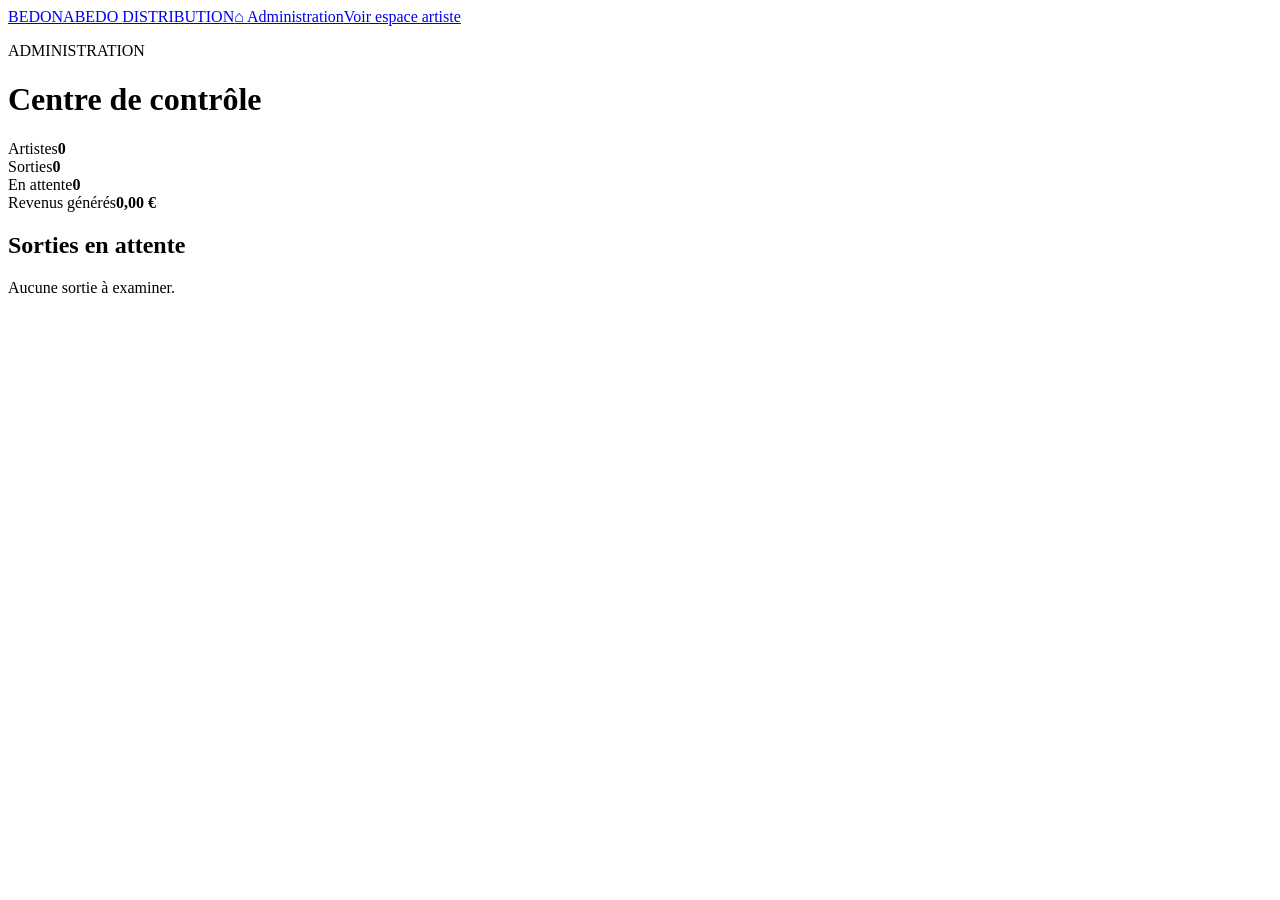
==== admin.html @ 7998fe40 "Add files via upload" ====
<!doctype html><html lang="fr"><head><meta charset="utf-8"><meta name="viewport" content="width=device-width,initial-scale=1"><title>Administration</title><link rel="stylesheet" href="css/style.css"></head><body><div class="app"><aside><a class="brand" href="index.html">BEDONABEDO <span>DISTRIBUTION</span></a><a class="active" href="admin.html">⌂ Administration</a><a href="dashboard.html">Voir espace artiste</a></aside><main class="dash"><p class="eyebrow">ADMINISTRATION</p><h1>Centre de contrôle</h1><div class="stats"><div><span>Artistes</span><strong>0</strong></div><div><span>Sorties</span><strong>0</strong></div><div><span>En attente</span><strong>0</strong></div><div><span>Revenus générés</span><strong>0,00 €</strong></div></div><section class="panel"><h2>Sorties en attente</h2><div class="empty"><p>Aucune sortie à examiner.</p></div></section></main></div></body></html>
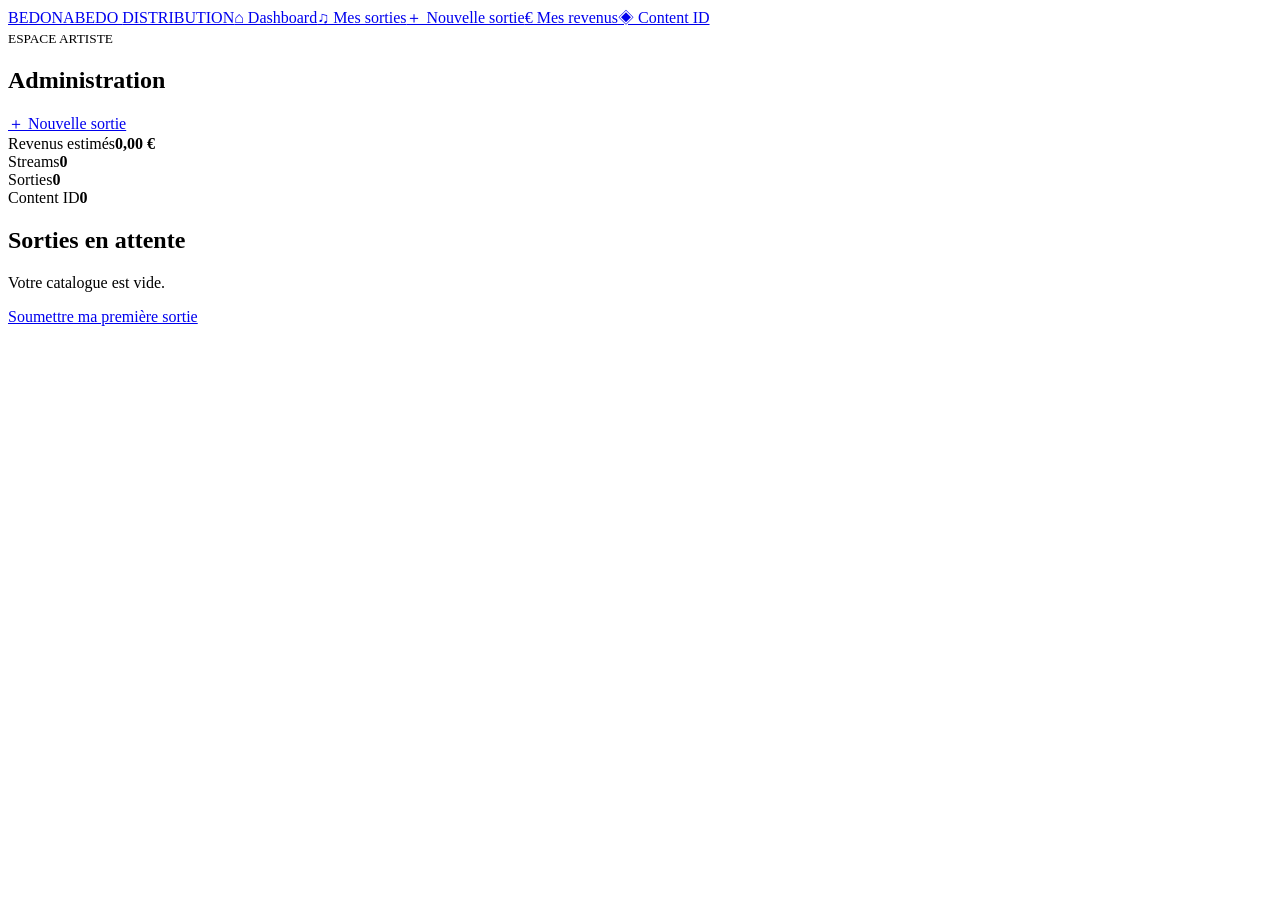
==== commit 04e4c6bb: "Add files via upload" ====
--- a/admin.html
+++ b/admin.html
@@ -1 +1 @@
-<!doctype html><html lang="fr"><head><meta charset="utf-8"><meta name="viewport" content="width=device-width,initial-scale=1"><title>Administration</title><link rel="stylesheet" href="css/style.css"></head><body><div class="app"><aside><a class="brand" href="index.html">BEDONABEDO <span>DISTRIBUTION</span></a><a class="active" href="admin.html">⌂ Administration</a><a href="dashboard.html">Voir espace artiste</a></aside><main class="dash"><p class="eyebrow">ADMINISTRATION</p><h1>Centre de contrôle</h1><div class="stats"><div><span>Artistes</span><strong>0</strong></div><div><span>Sorties</span><strong>0</strong></div><div><span>En attente</span><strong>0</strong></div><div><span>Revenus générés</span><strong>0,00 €</strong></div></div><section class="panel"><h2>Sorties en attente</h2><div class="empty"><p>Aucune sortie à examiner.</p></div></section></main></div></body></html>+<!doctype html><html lang="fr"><head><meta charset="utf-8"><meta name="viewport" content="width=device-width,initial-scale=1"><title>Dashboard</title><link rel="stylesheet" href="css/style.css"></head><body><main class="dashboard"><aside><a class="brand" href="index.html">BEDONABEDO <span>DISTRIBUTION</span></a><a href="dashboard.html">⌂ Dashboard</a><a href="releases.html">♫ Mes sorties</a><a href="submit-release.html">＋ Nouvelle sortie</a><a href="earnings.html">€ Mes revenus</a><a href="content-id.html">◈ Content ID</a></aside><article><small>ESPACE ARTISTE</small><h1>Administration</h1><a class="btn" href="submit-release.html">＋ Nouvelle sortie</a><div class="stats"><div>Revenus estimés<strong>0,00 €</strong></div><div>Streams<strong>0</strong></div><div>Sorties<strong>0</strong></div><div>Content ID<strong>0</strong></div></div><section class="panel"><h2>Sorties en attente</h2><p>Votre catalogue est vide.</p><a class="btn" href="submit-release.html">Soumettre ma première sortie</a></section></article></main></body></html>
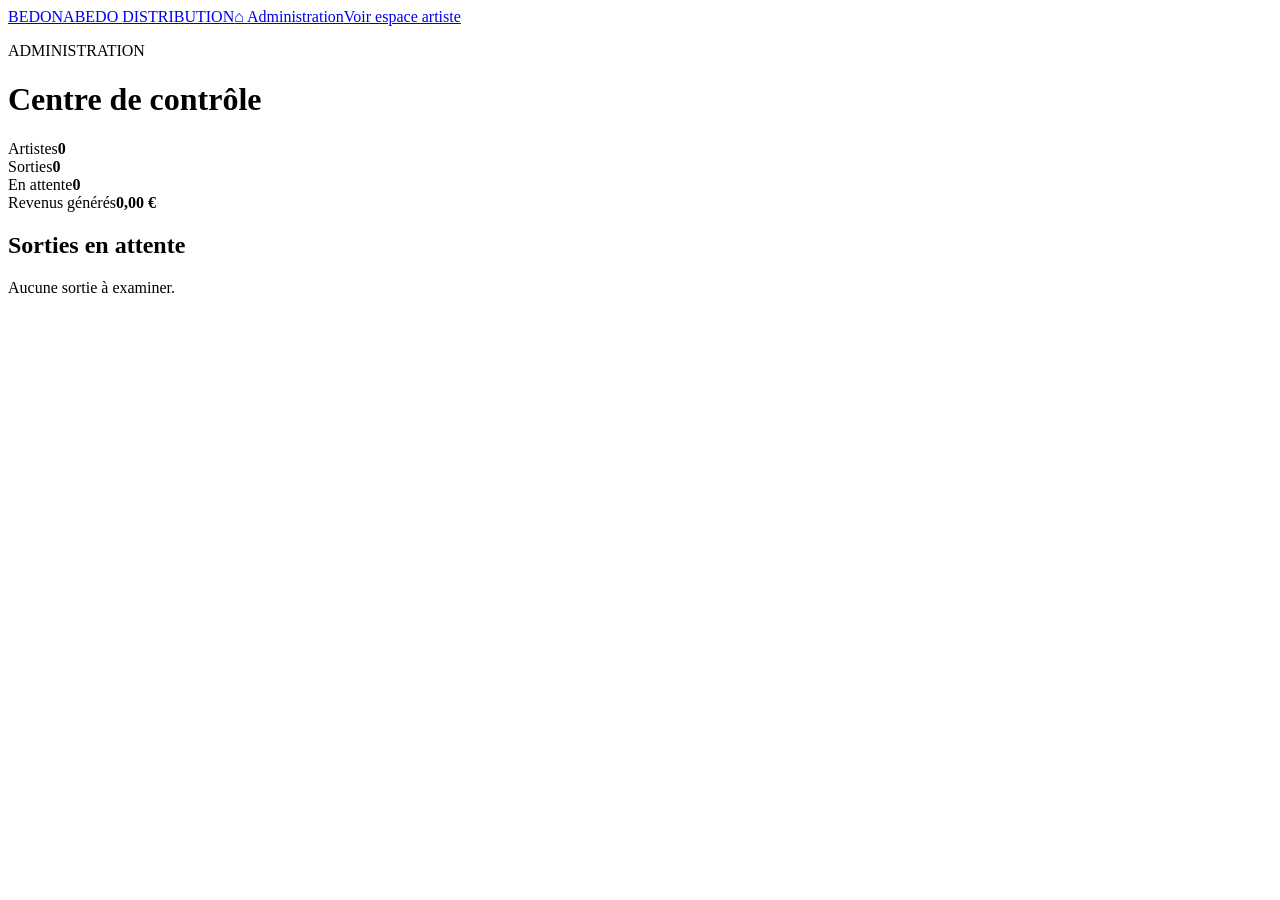
==== commit 4bd10f55: "Add files via upload" ====
--- a/admin.html
+++ b/admin.html
@@ -1 +1 @@
-<!doctype html><html lang="fr"><head><meta charset="utf-8"><meta name="viewport" content="width=device-width,initial-scale=1"><title>Dashboard</title><link rel="stylesheet" href="css/style.css"></head><body><main class="dashboard"><aside><a class="brand" href="index.html">BEDONABEDO <span>DISTRIBUTION</span></a><a href="dashboard.html">⌂ Dashboard</a><a href="releases.html">♫ Mes sorties</a><a href="submit-release.html">＋ Nouvelle sortie</a><a href="earnings.html">€ Mes revenus</a><a href="content-id.html">◈ Content ID</a></aside><article><small>ESPACE ARTISTE</small><h1>Administration</h1><a class="btn" href="submit-release.html">＋ Nouvelle sortie</a><div class="stats"><div>Revenus estimés<strong>0,00 €</strong></div><div>Streams<strong>0</strong></div><div>Sorties<strong>0</strong></div><div>Content ID<strong>0</strong></div></div><section class="panel"><h2>Sorties en attente</h2><p>Votre catalogue est vide.</p><a class="btn" href="submit-release.html">Soumettre ma première sortie</a></section></article></main></body></html>+<!doctype html><html lang="fr"><head><meta charset="utf-8"><meta name="viewport" content="width=device-width,initial-scale=1"><title>Administration</title><link rel="stylesheet" href="css/style.css"></head><body><div class="app"><aside><a class="brand" href="index.html">BEDONABEDO <span>DISTRIBUTION</span></a><a class="active" href="admin.html">⌂ Administration</a><a href="dashboard.html">Voir espace artiste</a></aside><main class="dash"><p class="eyebrow">ADMINISTRATION</p><h1>Centre de contrôle</h1><div class="stats"><div><span>Artistes</span><strong>0</strong></div><div><span>Sorties</span><strong>0</strong></div><div><span>En attente</span><strong>0</strong></div><div><span>Revenus générés</span><strong>0,00 €</strong></div></div><section class="panel"><h2>Sorties en attente</h2><div class="empty"><p>Aucune sortie à examiner.</p></div></section></main></div></body></html>
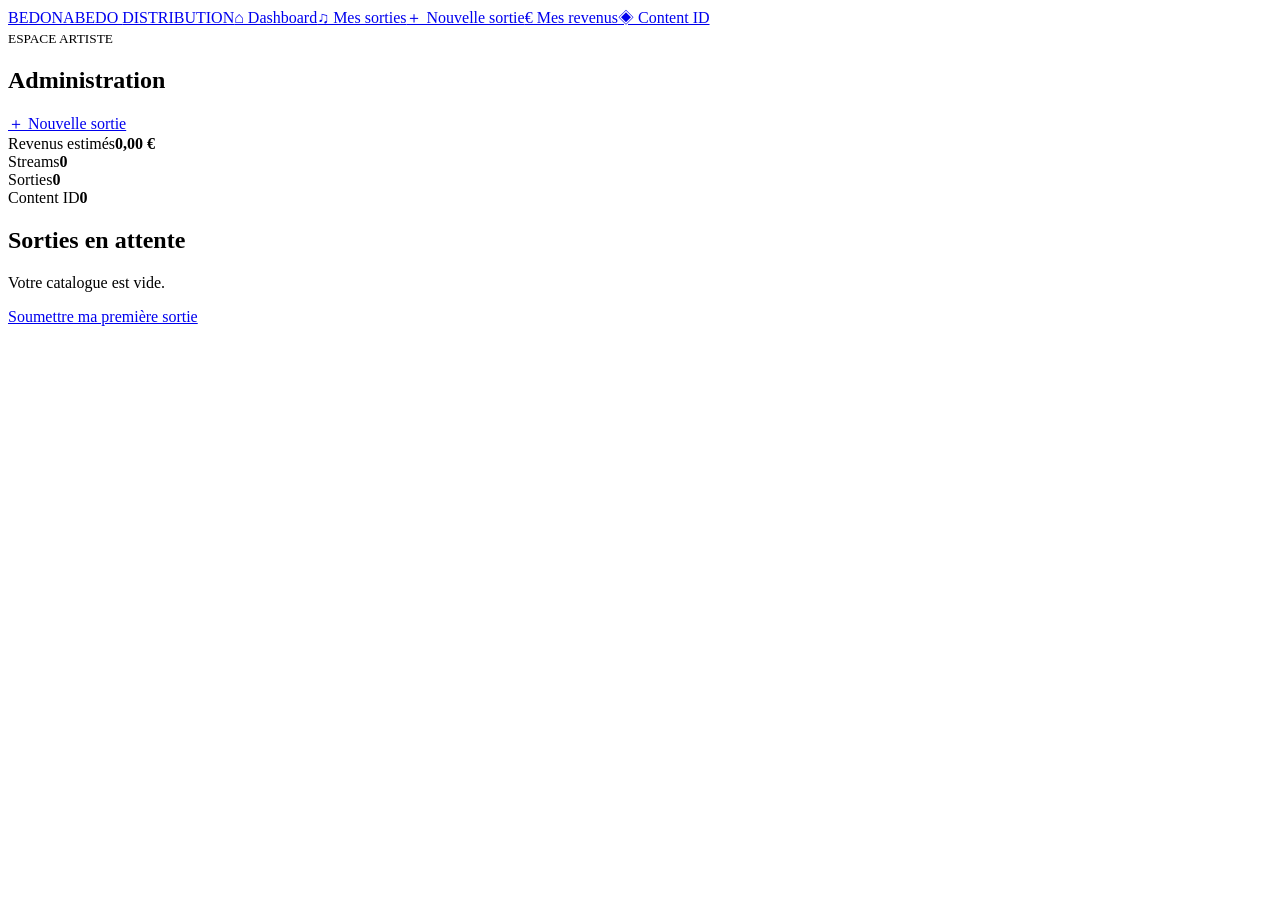
==== commit 78c32eee: "Add files via upload" ====
--- a/admin.html
+++ b/admin.html
@@ -1 +1 @@
-<!doctype html><html lang="fr"><head><meta charset="utf-8"><meta name="viewport" content="width=device-width,initial-scale=1"><title>Administration</title><link rel="stylesheet" href="css/style.css"></head><body><div class="app"><aside><a class="brand" href="index.html">BEDONABEDO <span>DISTRIBUTION</span></a><a class="active" href="admin.html">⌂ Administration</a><a href="dashboard.html">Voir espace artiste</a></aside><main class="dash"><p class="eyebrow">ADMINISTRATION</p><h1>Centre de contrôle</h1><div class="stats"><div><span>Artistes</span><strong>0</strong></div><div><span>Sorties</span><strong>0</strong></div><div><span>En attente</span><strong>0</strong></div><div><span>Revenus générés</span><strong>0,00 €</strong></div></div><section class="panel"><h2>Sorties en attente</h2><div class="empty"><p>Aucune sortie à examiner.</p></div></section></main></div></body></html>+<!doctype html><html lang="fr"><head><meta charset="utf-8"><meta name="viewport" content="width=device-width,initial-scale=1"><title>Dashboard</title><link rel="stylesheet" href="css/style.css"></head><body><main class="dashboard"><aside><a class="brand" href="index.html">BEDONABEDO <span>DISTRIBUTION</span></a><a href="dashboard.html">⌂ Dashboard</a><a href="releases.html">♫ Mes sorties</a><a href="submit-release.html">＋ Nouvelle sortie</a><a href="earnings.html">€ Mes revenus</a><a href="content-id.html">◈ Content ID</a></aside><article><small>ESPACE ARTISTE</small><h1>Administration</h1><a class="btn" href="submit-release.html">＋ Nouvelle sortie</a><div class="stats"><div>Revenus estimés<strong>0,00 €</strong></div><div>Streams<strong>0</strong></div><div>Sorties<strong>0</strong></div><div>Content ID<strong>0</strong></div></div><section class="panel"><h2>Sorties en attente</h2><p>Votre catalogue est vide.</p><a class="btn" href="submit-release.html">Soumettre ma première sortie</a></section></article></main></body></html>
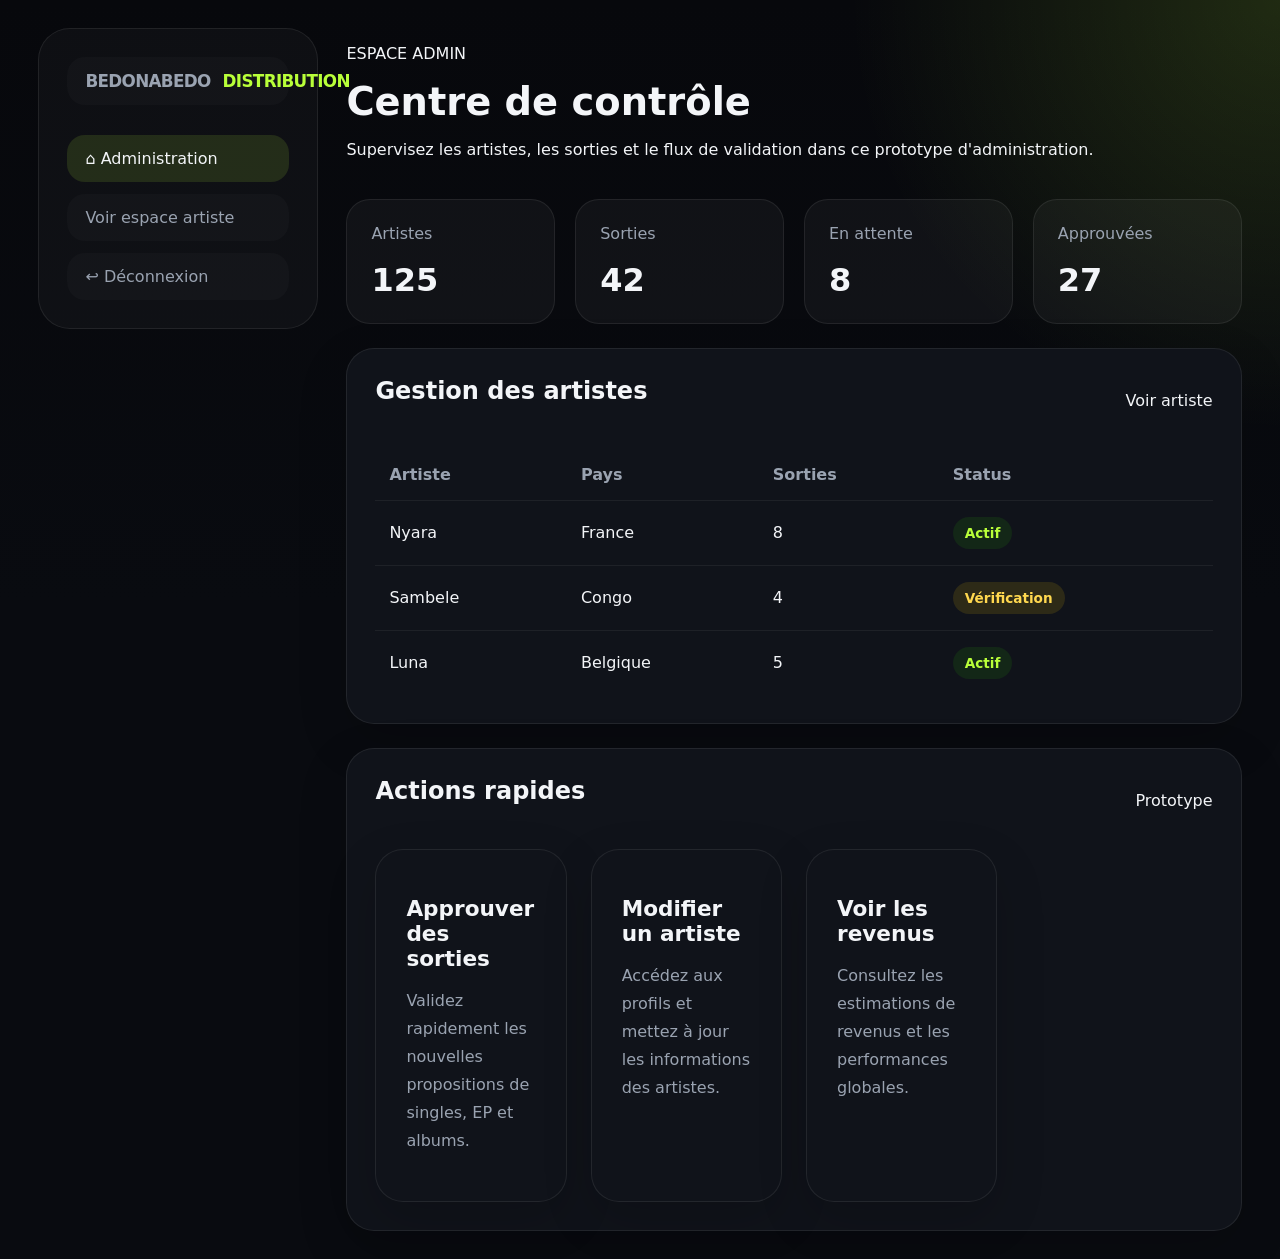
==== commit afb7d62c: "Refactor site for GitHub Pages: add css/style.css, modernize pages and prototype design" ====
--- a/admin.html
+++ b/admin.html
@@ -1 +1,77 @@
-<!doctype html><html lang="fr"><head><meta charset="utf-8"><meta name="viewport" content="width=device-width,initial-scale=1"><title>Dashboard</title><link rel="stylesheet" href="css/style.css"></head><body><main class="dashboard"><aside><a class="brand" href="index.html">BEDONABEDO <span>DISTRIBUTION</span></a><a href="dashboard.html">⌂ Dashboard</a><a href="releases.html">♫ Mes sorties</a><a href="submit-release.html">＋ Nouvelle sortie</a><a href="earnings.html">€ Mes revenus</a><a href="content-id.html">◈ Content ID</a></aside><article><small>ESPACE ARTISTE</small><h1>Administration</h1><a class="btn" href="submit-release.html">＋ Nouvelle sortie</a><div class="stats"><div>Revenus estimés<strong>0,00 €</strong></div><div>Streams<strong>0</strong></div><div>Sorties<strong>0</strong></div><div>Content ID<strong>0</strong></div></div><section class="panel"><h2>Sorties en attente</h2><p>Votre catalogue est vide.</p><a class="btn" href="submit-release.html">Soumettre ma première sortie</a></section></article></main></body></html>+<!doctype html>
+<html lang="fr">
+<head>
+  <meta charset="utf-8">
+  <meta name="viewport" content="width=device-width,initial-scale=1">
+  <title>Administration | Bedonabedo Distribution</title>
+  <link rel="stylesheet" href="css/style.css">
+</head>
+<body>
+  <div class="app">
+    <aside class="sidebar">
+      <a class="brand" href="index.html">BEDONABEDO <span>DISTRIBUTION</span></a>
+      <nav>
+        <a class="active" href="admin.html">⌂ Administration</a>
+        <a href="dashboard.html">Voir espace artiste</a>
+        <a href="login.html">↩ Déconnexion</a>
+      </nav>
+    </aside>
+    <main class="dash">
+      <div class="top-bar">
+        <div>
+          <p class="small">ESPACE ADMIN</p>
+          <h1>Centre de contrôle</h1>
+          <p class="lead">Supervisez les artistes, les sorties et le flux de validation dans ce prototype d'administration.</p>
+        </div>
+      </div>
+      <div class="stats-grid">
+        <div class="stat-card">
+          <span>Artistes</span>
+          <strong>125</strong>
+        </div>
+        <div class="stat-card">
+          <span>Sorties</span>
+          <strong>42</strong>
+        </div>
+        <div class="stat-card">
+          <span>En attente</span>
+          <strong>8</strong>
+        </div>
+        <div class="stat-card">
+          <span>Approuvées</span>
+          <strong>27</strong>
+        </div>
+      </div>
+      <section class="panel">
+        <div class="panel-header">
+          <h2>Gestion des artistes</h2>
+          <a href="dashboard.html">Voir artiste</a>
+        </div>
+        <div class="table-card">
+          <table class="panel-table">
+            <thead>
+              <tr><th>Artiste</th><th>Pays</th><th>Sorties</th><th>Status</th></tr>
+            </thead>
+            <tbody>
+              <tr><td>Nyara</td><td>France</td><td>8</td><td><span class="status approved">Actif</span></td></tr>
+              <tr><td>Sambele</td><td>Congo</td><td>4</td><td><span class="status pending">Vérification</span></td></tr>
+              <tr><td>Luna</td><td>Belgique</td><td>5</td><td><span class="status approved">Actif</span></td></tr>
+            </tbody>
+          </table>
+        </div>
+      </section>
+      <section class="panel">
+        <div class="panel-header">
+          <h2>Actions rapides</h2>
+          <span class="badge">Prototype</span>
+        </div>
+        <div class="grid">
+          <div class="card"><h3>Approuver des sorties</h3><p>Validez rapidement les nouvelles propositions de singles, EP et albums.</p></div>
+          <div class="card"><h3>Modifier un artiste</h3><p>Accédez aux profils et mettez à jour les informations des artistes.</p></div>
+          <div class="card"><h3>Voir les revenus</h3><p>Consultez les estimations de revenus et les performances globales.</p></div>
+        </div>
+      </section>
+    </main>
+  </div>
+</body>
+</html>
--- a/css/style.css
+++ b/css/style.css
@@ -0,0 +1,518 @@
+:root {
+  --bg: #050608;
+  --surface: #10131a;
+  --surface-strong: #161a22;
+  --surface-soft: #12151b;
+  --text: #f3f5f8;
+  --muted: #9aa3b1;
+  --border: rgba(255,255,255,.08);
+  --accent: #b9ff39;
+  --accent-strong: #97d904;
+  --shadow: 0 24px 80px rgba(0,0,0,.25);
+}
+* {
+  box-sizing: border-box;
+}
+html {
+  scroll-behavior: smooth;
+}
+body {
+  margin: 0;
+  min-height: 100vh;
+  font-family: Inter, system-ui, -apple-system, BlinkMacSystemFont, "Segoe UI", sans-serif;
+  background: radial-gradient(circle at top right, rgba(185,255,57,.14), transparent 24%),
+    linear-gradient(180deg, #07080c 0%, #090b10 48%, #090b10 100%);
+  color: var(--text);
+}
+a {
+  color: inherit;
+  text-decoration: none;
+}
+img {
+  max-width: 100%;
+  display: block;
+}
+button,
+input,
+select,
+textarea {
+  font: inherit;
+}
+button {
+  border: 0;
+  cursor: pointer;
+}
+.page {
+  width: min(1200px, calc(100% - 32px));
+  margin: 0 auto;
+}
+.site-header,
+.site-footer {
+  width: 100%;
+  position: sticky;
+  left: 0;
+  backdrop-filter: blur(18px);
+  background: rgba(8,9,12,.92);
+  z-index: 10;
+}
+.site-header {
+  top: 0;
+  display: flex;
+  align-items: center;
+  justify-content: space-between;
+  gap: 24px;
+  padding: 18px clamp(18px, 3vw, 48px);
+  border-bottom: 1px solid rgba(255,255,255,.06);
+}
+.brand {
+  font-size: 1.05rem;
+  font-weight: 800;
+  letter-spacing: -.04em;
+}
+.brand span {
+  color: var(--accent);
+  font-weight: 700;
+}
+.site-nav {
+  display: flex;
+  align-items: center;
+  gap: 20px;
+  flex-wrap: wrap;
+}
+.site-nav a {
+  color: var(--muted);
+  font-size: 0.95rem;
+  transition: color .2s ease;
+}
+.site-nav a:hover,
+.site-nav a.active {
+  color: var(--text);
+}
+.btn,
+.button {
+  display: inline-flex;
+  align-items: center;
+  justify-content: center;
+  gap: 8px;
+  background: var(--accent);
+  color: #080a05;
+  padding: 14px 22px;
+  border-radius: 999px;
+  font-weight: 700;
+  transition: transform .22s ease, background .22s ease, box-shadow .22s ease;
+}
+.btn:hover,
+.button:hover {
+  transform: translateY(-1px);
+  background: var(--accent-strong);
+  box-shadow: 0 18px 40px rgba(185,255,57,.18);
+}
+.btn.ghost,
+.button.ghost {
+  background: transparent;
+  color: var(--text);
+  border: 1px solid rgba(255,255,255,.14);
+}
+.hero {
+  display: grid;
+  grid-template-columns: minmax(0, 1.1fr) minmax(300px, .9fr);
+  gap: 48px;
+  align-items: center;
+  padding: 88px clamp(18px, 3vw, 48px);
+}
+.hero-copy h1 {
+  margin: 0;
+  font-size: clamp(3rem, 5.5vw, 5.5rem);
+  line-height: 0.96;
+  letter-spacing: -.06em;
+}
+.hero-copy p.lead {
+  max-width: 700px;
+  margin: 24px 0;
+  color: var(--muted);
+  line-height: 1.8;
+  font-size: 1.05rem;
+}
+.hero-copy .hero-actions {
+  display: flex;
+  flex-wrap: wrap;
+  gap: 14px;
+  margin-top: 28px;
+}
+.hero-card {
+  background: linear-gradient(135deg, rgba(255,255,255,.04), rgba(255,255,255,.06));
+  border: 1px solid rgba(255,255,255,.08);
+  box-shadow: var(--shadow);
+  border-radius: 32px;
+  padding: 38px;
+  min-height: 380px;
+  display: flex;
+  flex-direction: column;
+  justify-content: space-between;
+}
+.hero-card .chip {
+  display: inline-flex;
+  align-items: center;
+  gap: 10px;
+  padding: 12px 18px;
+  border-radius: 999px;
+  background: rgba(185,255,57,.12);
+  color: var(--accent);
+  font-weight: 700;
+  width: fit-content;
+}
+.hero-card h3 {
+  margin: 28px 0 16px;
+  font-size: 1.9rem;
+}
+.hero-card p {
+  color: var(--muted);
+  line-height: 1.8;
+}
+.section {
+  padding: 80px clamp(18px, 3vw, 48px);
+}
+.section h2 {
+  margin: 12px 0 24px;
+  font-size: clamp(2.3rem, 4vw, 3.2rem);
+}
+.section p.lead,
+.section p.description {
+  color: var(--muted);
+  max-width: 760px;
+  line-height: 1.8;
+}
+.grid {
+  display: grid;
+  gap: 24px;
+  grid-template-columns: repeat(4, minmax(0, 1fr));
+}
+.card,
+.feature-card,
+.panel,
+.auth-card {
+  background: var(--surface);
+  border: 1px solid rgba(255,255,255,.08);
+  border-radius: 28px;
+  box-shadow: 0 18px 50px rgba(0,0,0,.16);
+}
+.card {
+  padding: 30px;
+}
+.card h3 {
+  margin: 16px 0 10px;
+  font-size: 1.35rem;
+}
+.card p {
+  color: var(--muted);
+  line-height: 1.75;
+}
+.card .badge {
+  display: inline-flex;
+  align-items: center;
+  padding: 8px 14px;
+  border-radius: 999px;
+  background: rgba(185,255,57,.12);
+  color: var(--accent);
+  font-weight: 700;
+  font-size: 0.86rem;
+}
+.steps {
+  display: grid;
+  gap: 24px;
+  grid-template-columns: repeat(4, minmax(0, 1fr));
+}
+.step {
+  background: rgba(255,255,255,.04);
+  border: 1px solid rgba(255,255,255,.08);
+  border-radius: 24px;
+  padding: 30px;
+  min-height: 260px;
+}
+.step strong {
+  display: inline-flex;
+  align-items: center;
+  justify-content: center;
+  width: 54px;
+  height: 54px;
+  border-radius: 18px;
+  background: rgba(185,255,57,.12);
+  color: var(--accent);
+  font-size: 1.1rem;
+  margin-bottom: 18px;
+}
+.step h3 {
+  margin: 0 0 12px;
+}
+.step p {
+  color: var(--muted);
+  line-height: 1.8;
+}
+.cta-banner {
+  display: grid;
+  grid-template-columns: minmax(0,1fr) minmax(260px, .45fr);
+  gap: 28px;
+  align-items: center;
+  background: linear-gradient(135deg, rgba(185,255,57,.12), rgba(9,11,14,.92));
+  border: 1px solid rgba(255,255,255,.08);
+  border-radius: 32px;
+  padding: 36px;
+}
+.cta-banner h2 {
+  margin: 0 0 14px;
+}
+.cta-banner p {
+  color: var(--muted);
+  max-width: 680px;
+  line-height: 1.75;
+}
+.site-footer {
+  padding: 24px clamp(18px, 3vw, 48px);
+  text-align: center;
+  color: var(--muted);
+  border-top: 1px solid rgba(255,255,255,.06);
+}
+.app {
+  display: grid;
+  grid-template-columns: 280px 1fr;
+  gap: 28px;
+  padding: 28px clamp(20px, 3vw, 48px);
+}
+.sidebar {
+  position: sticky;
+  top: 18px;
+  align-self: start;
+  display: flex;
+  flex-direction: column;
+  gap: 18px;
+  padding: 28px;
+  background: rgba(255,255,255,.03);
+  border: 1px solid rgba(255,255,255,.08);
+  border-radius: 32px;
+}
+.sidebar .brand {
+  margin-bottom: 12px;
+}
+.sidebar nav {
+  display: grid;
+  gap: 12px;
+}
+.sidebar a {
+  display: inline-flex;
+  align-items: center;
+  gap: 12px;
+  padding: 14px 18px;
+  border-radius: 18px;
+  color: var(--muted);
+  background: rgba(255,255,255,.02);
+  transition: background .2s ease, color .2s ease;
+}
+.sidebar a.active,
+.sidebar a:hover {
+  background: rgba(185,255,57,.12);
+  color: var(--text);
+}
+.dash {
+  display: flex;
+  flex-direction: column;
+  gap: 24px;
+}
+.top-bar {
+  display: flex;
+  align-items: flex-start;
+  justify-content: space-between;
+  gap: 18px;
+}
+.top-bar h1 {
+  margin: 0;
+  font-size: clamp(2rem, 3vw, 2.8rem);
+}
+.stats-grid {
+  display: grid;
+  gap: 20px;
+  grid-template-columns: repeat(4, minmax(0, 1fr));
+}
+.stat-card {
+  padding: 24px;
+  border-radius: 24px;
+  background: rgba(255,255,255,.04);
+  border: 1px solid rgba(255,255,255,.08);
+}
+.stat-card span {
+  color: var(--muted);
+}
+.stat-card strong {
+  display: block;
+  margin-top: 18px;
+  font-size: 2rem;
+}
+.panel {
+  padding: 28px;
+}
+.panel h2 {
+  margin-top: 0;
+}
+.panel .panel-header {
+  display: flex;
+  align-items: center;
+  justify-content: space-between;
+  gap: 16px;
+  margin-bottom: 24px;
+}
+.panel-table {
+  width: 100%;
+  border-collapse: collapse;
+}
+.panel-table th,
+.panel-table td {
+  padding: 16px 14px;
+  text-align: left;
+  border-bottom: 1px solid rgba(255,255,255,.06);
+}
+.panel-table th {
+  color: var(--muted);
+  font-weight: 600;
+}
+.panel-table tr:last-child td {
+  border-bottom: none;
+}
+.panel-table .status {
+  display: inline-flex;
+  padding: 8px 12px;
+  border-radius: 999px;
+  font-size: 0.85rem;
+  font-weight: 700;
+}
+.status.approved { background: rgba(41,181,0,.12); color: #b9ff39; }
+.status.pending { background: rgba(255,204,0,.12); color: #ffd84f; }
+.status.rejected { background: rgba(255,72,72,.12); color: #ff7474; }
+.table-card {
+  margin-top: 18px;
+  overflow: hidden;
+  border-radius: 28px;
+}
+.form {
+  display: grid;
+  gap: 20px;
+}
+.form label {
+  display: grid;
+  gap: 10px;
+  color: var(--text);
+  font-weight: 600;
+}
+.form input,
+.form select,
+.form textarea {
+  width: 100%;
+  padding: 16px 18px;
+  border: 1px solid rgba(255,255,255,.08);
+  border-radius: 18px;
+  background: rgba(255,255,255,.03);
+  color: var(--text);
+}
+.form textarea {
+  min-height: 140px;
+  resize: vertical;
+}
+.form .two {
+  display: grid;
+  gap: 20px;
+  grid-template-columns: repeat(2, minmax(0, 1fr));
+}
+.form .note {
+  color: var(--muted);
+  font-size: 0.95rem;
+}
+.auth-page {
+  min-height: calc(100vh - 114px);
+  display: grid;
+  place-items: center;
+  padding: 48px 24px;
+}
+.auth-card {
+  width: min(560px, 100%);
+  padding: 36px;
+}
+.auth-card h1 {
+  margin: 0 0 14px;
+  font-size: 2.3rem;
+}
+.auth-card p.description {
+  color: var(--muted);
+  margin: 0 0 26px;
+}
+.auth-card form {
+  display: grid;
+  gap: 18px;
+}
+.auth-card label {
+  display: grid;
+  gap: 10px;
+  color: var(--text);
+}
+.auth-card input {
+  width: 100%;
+  border: 1px solid rgba(255,255,255,.08);
+  background: rgba(255,255,255,.03);
+  border-radius: 16px;
+  padding: 16px 18px;
+  color: var(--text);
+}
+.auth-card .small {
+  color: var(--muted);
+  font-size: 0.96rem;
+}
+.auth-card .small a {
+  color: var(--accent);
+}
+.notice {
+  background: rgba(185,255,57,.08);
+  border: 1px solid rgba(185,255,57,.16);
+  color: var(--text);
+  padding: 18px 20px;
+  border-radius: 20px;
+}
+.empty-state {
+  text-align: center;
+  color: var(--muted);
+  padding: 48px 0;
+}
+.empty-state h3 {
+  margin: 16px 0 10px;
+}
+@media (max-width: 960px) {
+  .hero,
+  .app,
+  .cta-banner,
+  .stats-grid,
+  .steps {
+    grid-template-columns: 1fr;
+  }
+  .app {
+    padding: 20px 18px 40px;
+  }
+  .sidebar {
+    position: relative;
+    top: 0;
+  }
+  .form .two {
+    grid-template-columns: 1fr;
+  }
+}
+@media (max-width: 700px) {
+  .site-header {
+    flex-direction: column;
+    align-items: stretch;
+  }
+  .site-nav {
+    justify-content: center;
+  }
+  .hero h1 {
+    font-size: clamp(2.5rem, 10vw, 3.8rem);
+  }
+  .panel-table th,
+  .panel-table td {
+    padding: 14px 12px;
+  }
+}
